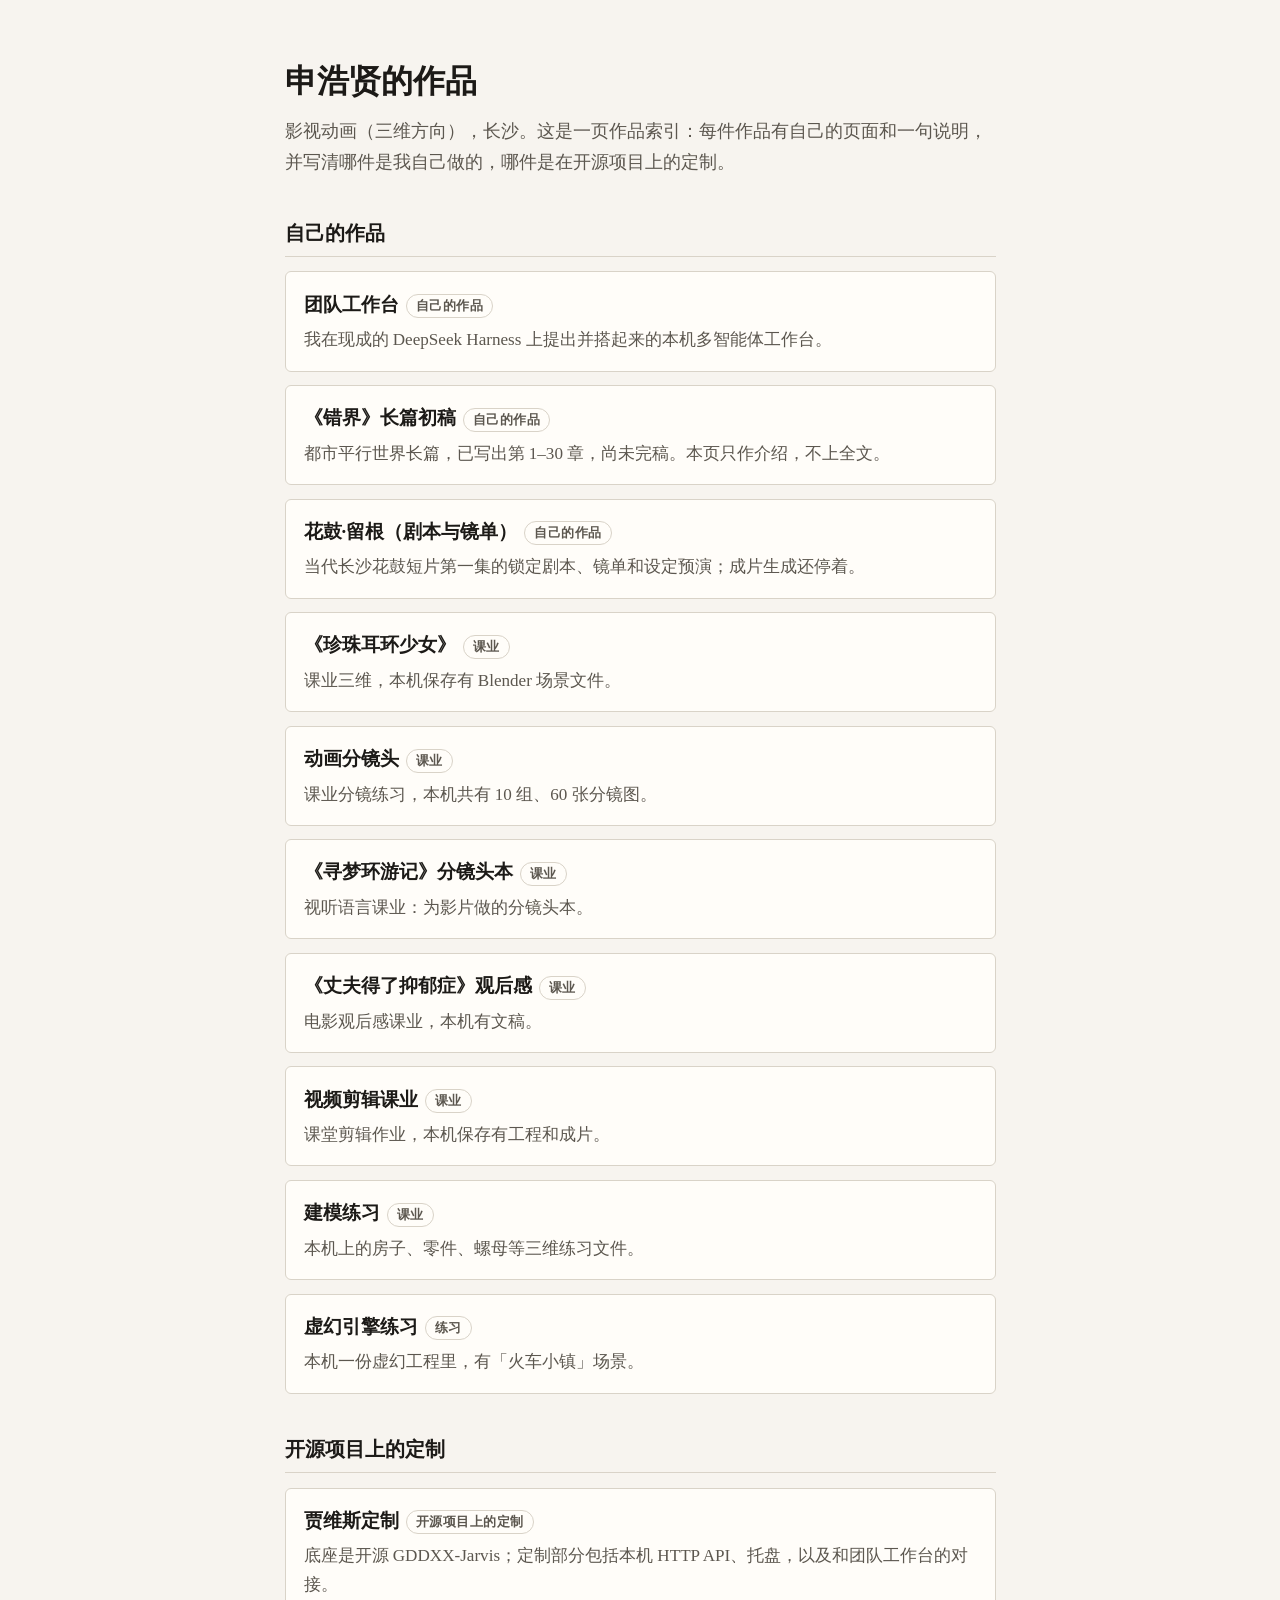
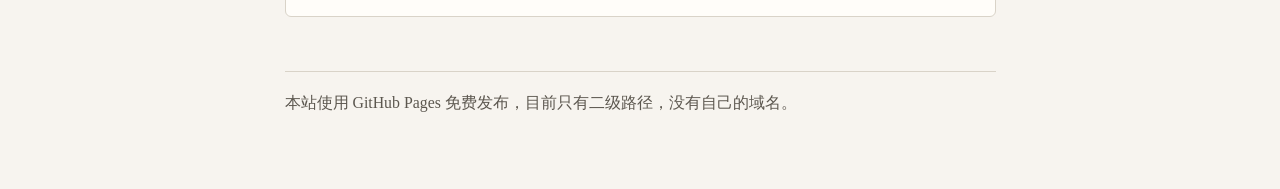
==== index.html @ ac18c2e9 "Publish the static portfolio site. Add the site files unchanged so GitHub Pages can serve them from " ====
<!DOCTYPE html>
<html lang="zh-Hans">
<head>
  <meta charset="utf-8">
  <meta name="viewport" content="width=device-width, initial-scale=1">
  <title>申浩贤的作品</title>
  <link rel="stylesheet" href="styles.css">
</head>
<body>
  <main>
    
    
    <h1>申浩贤的作品</h1>
    <p class="lead">影视动画（三维方向），长沙。这是一页作品索引：每件作品有自己的页面和一句说明，并写清哪件是我自己做的，哪件是在开源项目上的定制。</p>

    <h2>自己的作品</h2>
    <div class="item">
      <h3><a href="works/team-workbench.html">团队工作台</a><span class="tag">自己的作品</span></h3>
      <p>我在现成的 DeepSeek Harness 上提出并搭起来的本机多智能体工作台。</p>
    </div>
    <div class="item">
      <h3><a href="works/cuojie.html">《错界》长篇初稿</a><span class="tag">自己的作品</span></h3>
      <p>都市平行世界长篇，已写出第 1–30 章，尚未完稿。本页只作介绍，不上全文。</p>
    </div>
    <div class="item">
      <h3><a href="works/huagu-liugen.html">花鼓·留根（剧本与镜单）</a><span class="tag">自己的作品</span></h3>
      <p>当代长沙花鼓短片第一集的锁定剧本、镜单和设定预演；成片生成还停着。</p>
    </div>
    <div class="item">
      <h3><a href="works/pearl-earring.html">《珍珠耳环少女》</a><span class="tag">课业</span></h3>
      <p>课业三维，本机保存有 Blender 场景文件。</p>
    </div>
    <div class="item">
      <h3><a href="works/anim-storyboard.html">动画分镜头</a><span class="tag">课业</span></h3>
      <p>课业分镜练习，本机共有 10 组、60 张分镜图。</p>
    </div>
    <div class="item">
      <h3><a href="works/coco-storyboard.html">《寻梦环游记》分镜头本</a><span class="tag">课业</span></h3>
      <p>视听语言课业：为影片做的分镜头本。</p>
    </div>
    <div class="item">
      <h3><a href="works/film-review.html">《丈夫得了抑郁症》观后感</a><span class="tag">课业</span></h3>
      <p>电影观后感课业，本机有文稿。</p>
    </div>
    <div class="item">
      <h3><a href="works/video-editing.html">视频剪辑课业</a><span class="tag">课业</span></h3>
      <p>课堂剪辑作业，本机保存有工程和成片。</p>
    </div>
    <div class="item">
      <h3><a href="works/modeling-studies.html">建模练习</a><span class="tag">课业</span></h3>
      <p>本机上的房子、零件、螺母等三维练习文件。</p>
    </div>
    <div class="item">
      <h3><a href="works/unreal-practice.html">虚幻引擎练习</a><span class="tag">练习</span></h3>
      <p>本机一份虚幻工程里，有「火车小镇」场景。</p>
    </div>

    <h2>开源项目上的定制</h2>
    <div class="item">
      <h3><a href="works/jarvis-custom.html">贾维斯定制</a><span class="tag">开源项目上的定制</span></h3>
      <p>底座是开源 GDDXX-Jarvis；定制部分包括本机 HTTP API、托盘，以及和团队工作台的对接。</p>
    </div>

    <footer>
      本站使用 GitHub Pages 免费发布，目前只有二级路径，没有自己的域名。
    </footer>
  </main>
</body>
</html>
---- styles.css ----
:root {
  --bg: #f7f4ef;
  --ink: #1c1a17;
  --muted: #5c574f;
  --line: #d9d3c8;
  --card: #fffdf9;
  --link: #1a4a73;
}
* { box-sizing: border-box; }
html { font-size: 18px; }
body {
  margin: 0;
  background: var(--bg);
  color: var(--ink);
  font-family: "Source Han Serif SC", "Noto Serif SC", "Songti SC", "SimSun", "Georgia", serif;
  line-height: 1.7;
}
main {
  max-width: 42rem;
  margin: 0 auto;
  padding: 3rem 1.25rem 4rem;
}
h1 { font-size: 1.8rem; font-weight: 600; margin: 0 0 0.4rem; }
h2 { font-size: 1.1rem; font-weight: 600; margin: 2.2rem 0 0.8rem; border-bottom: 1px solid var(--line); padding-bottom: 0.3rem; }
.lead, .meta, footer, .back { color: var(--muted); }
.lead { margin: 0 0 2rem; }
a { color: var(--link); text-decoration-underline-offset: 3px; }
a:hover { text-decoration: underline; }
.item {
  background: var(--card);
  border: 1px solid var(--line);
  border-radius: 6px;
  padding: 0.9rem 1rem;
  margin: 0 0 0.75rem;
}
.item h3 { margin: 0 0 0.25rem; font-size: 1.05rem; font-weight: 600; }
.item h3 a { color: var(--ink); text-decoration: none; }
.item h3 a:hover { color: var(--link); text-decoration: underline; }
.item p { margin: 0; color: var(--muted); font-size: 0.95rem; }
.tag {
  display: inline-block;
  font-family: "Source Han Sans SC", "Noto Sans SC", "PingFang SC", "Microsoft YaHei", sans-serif;
  font-size: 0.72rem;
  letter-spacing: 0.04em;
  color: var(--muted);
  border: 1px solid var(--line);
  border-radius: 999px;
  padding: 0 0.5rem;
  margin-left: 0.4rem;
  vertical-align: middle;
}
.back { display: inline-block; margin-bottom: 1.5rem; font-family: "Source Han Sans SC", "Noto Sans SC", "PingFang SC", "Microsoft YaHei", sans-serif; font-size: 0.9rem; }
article p { margin: 0 0 1rem; }
figure { margin: 1.2rem 0; }
figure img { width: 100%; height: auto; border: 1px solid var(--line); border-radius: 4px; display: block; }
figcaption { color: var(--muted); font-size: 0.85rem; margin-top: 0.4rem; }
footer { margin-top: 3rem; font-size: 0.88rem; border-top: 1px solid var(--line); padding-top: 1rem; }
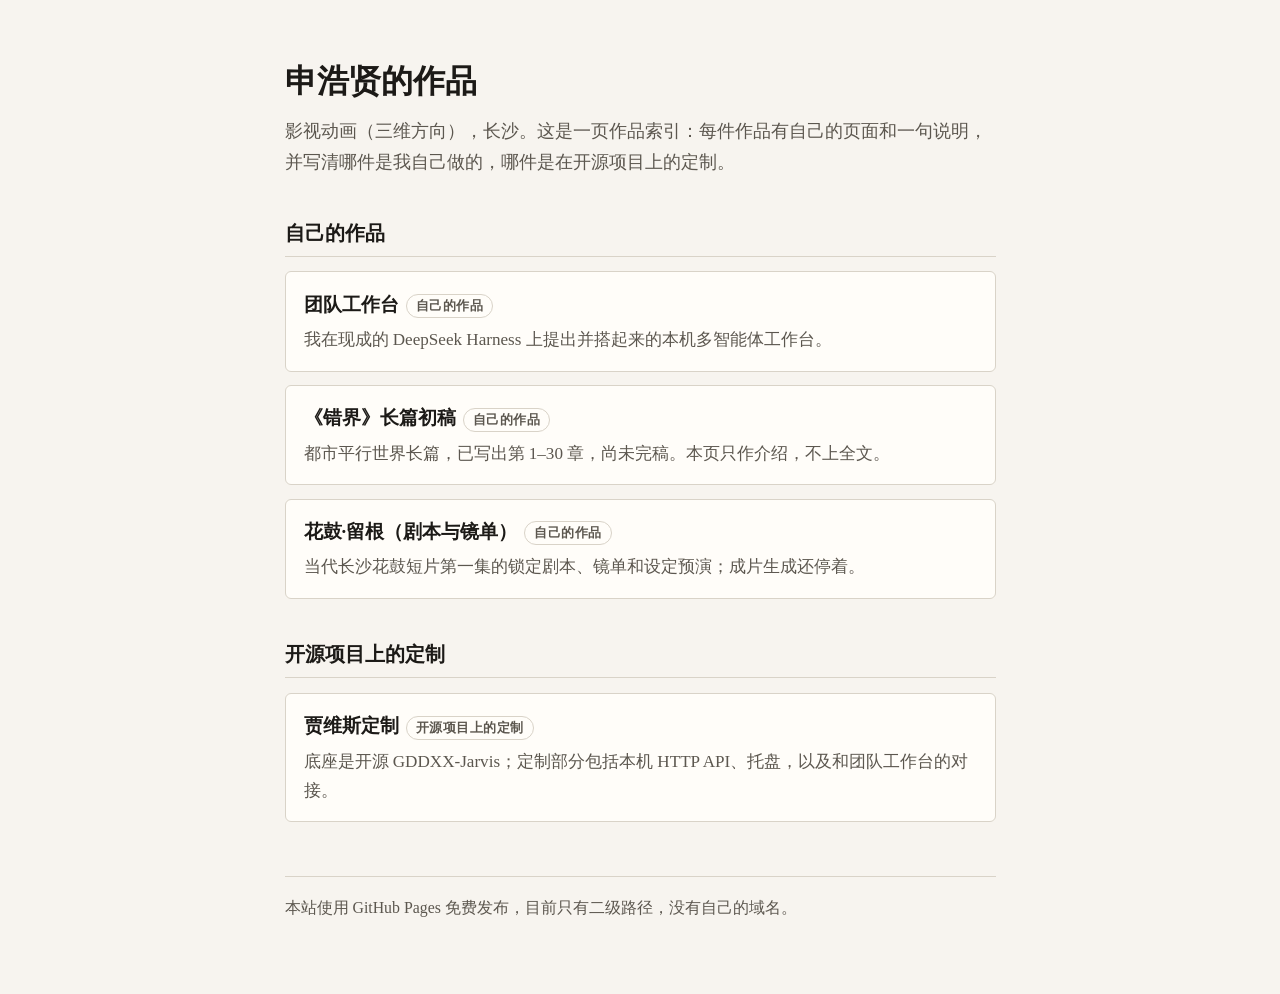
==== commit 65dd28bd: "Remove the seven coursework pages from the index. Drop those work files and their homepage entries s" ====
--- a/index.html
+++ b/index.html
@@ -8,8 +8,6 @@
 </head>
 <body>
   <main>
-    
-    
     <h1>申浩贤的作品</h1>
     <p class="lead">影视动画（三维方向），长沙。这是一页作品索引：每件作品有自己的页面和一句说明，并写清哪件是我自己做的，哪件是在开源项目上的定制。</p>
 
@@ -26,34 +24,6 @@
       <h3><a href="works/huagu-liugen.html">花鼓·留根（剧本与镜单）</a><span class="tag">自己的作品</span></h3>
       <p>当代长沙花鼓短片第一集的锁定剧本、镜单和设定预演；成片生成还停着。</p>
     </div>
-    <div class="item">
-      <h3><a href="works/pearl-earring.html">《珍珠耳环少女》</a><span class="tag">课业</span></h3>
-      <p>课业三维，本机保存有 Blender 场景文件。</p>
-    </div>
-    <div class="item">
-      <h3><a href="works/anim-storyboard.html">动画分镜头</a><span class="tag">课业</span></h3>
-      <p>课业分镜练习，本机共有 10 组、60 张分镜图。</p>
-    </div>
-    <div class="item">
-      <h3><a href="works/coco-storyboard.html">《寻梦环游记》分镜头本</a><span class="tag">课业</span></h3>
-      <p>视听语言课业：为影片做的分镜头本。</p>
-    </div>
-    <div class="item">
-      <h3><a href="works/film-review.html">《丈夫得了抑郁症》观后感</a><span class="tag">课业</span></h3>
-      <p>电影观后感课业，本机有文稿。</p>
-    </div>
-    <div class="item">
-      <h3><a href="works/video-editing.html">视频剪辑课业</a><span class="tag">课业</span></h3>
-      <p>课堂剪辑作业，本机保存有工程和成片。</p>
-    </div>
-    <div class="item">
-      <h3><a href="works/modeling-studies.html">建模练习</a><span class="tag">课业</span></h3>
-      <p>本机上的房子、零件、螺母等三维练习文件。</p>
-    </div>
-    <div class="item">
-      <h3><a href="works/unreal-practice.html">虚幻引擎练习</a><span class="tag">练习</span></h3>
-      <p>本机一份虚幻工程里，有「火车小镇」场景。</p>
-    </div>
 
     <h2>开源项目上的定制</h2>
     <div class="item">
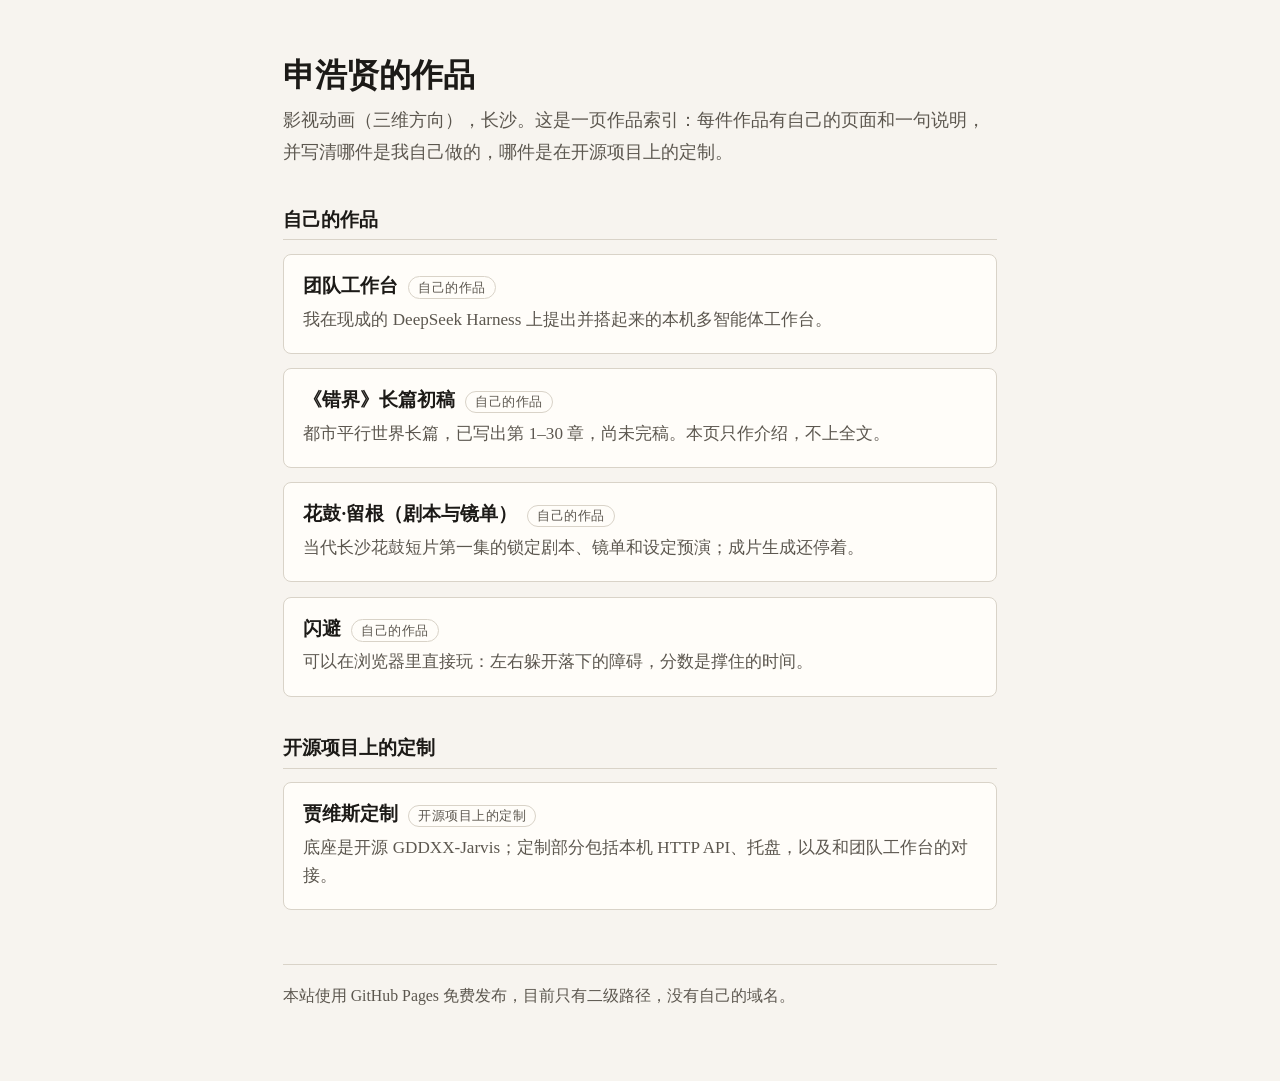
==== commit ebb9c2ba: "Add the 闪避 dodge game and one index entry. A single self-contained page: move left and right to dodg" ====
--- a/index.html
+++ b/index.html
@@ -24,6 +24,10 @@
       <h3><a href="works/huagu-liugen.html">花鼓·留根（剧本与镜单）</a><span class="tag">自己的作品</span></h3>
       <p>当代长沙花鼓短片第一集的锁定剧本、镜单和设定预演；成片生成还停着。</p>
     </div>
+    <div class="item">
+      <h3><a href="works/shanbi.html">闪避</a><span class="tag">自己的作品</span></h3>
+      <p>可以在浏览器里直接玩：左右躲开落下的障碍，分数是撑住的时间。</p>
+    </div>
 
     <h2>开源项目上的定制</h2>
     <div class="item">
--- a/styles.css
+++ b/styles.css
@@ -5,53 +5,216 @@
   --line: #d9d3c8;
   --card: #fffdf9;
   --link: #1a4a73;
-}
+  --space: 1.15rem;
+  --measure: 42rem;
+}
+
 * { box-sizing: border-box; }
-html { font-size: 18px; }
+
+html {
+  font-size: 18px;
+  -webkit-text-size-adjust: 100%;
+  text-size-adjust: 100%;
+}
+
 body {
   margin: 0;
   background: var(--bg);
   color: var(--ink);
-  font-family: "Source Han Serif SC", "Noto Serif SC", "Songti SC", "SimSun", "Georgia", serif;
-  line-height: 1.7;
-}
+  font-family: "Source Han Serif SC", "Noto Serif SC", "Noto Serif CJK SC", "Songti SC", "STSong", "SimSun", "Georgia", serif;
+  font-weight: 400;
+  line-height: 1.75;
+  overflow-wrap: break-word;
+}
+
 main {
-  max-width: 42rem;
+  max-width: var(--measure);
   margin: 0 auto;
-  padding: 3rem 1.25rem 4rem;
-}
-h1 { font-size: 1.8rem; font-weight: 600; margin: 0 0 0.4rem; }
-h2 { font-size: 1.1rem; font-weight: 600; margin: 2.2rem 0 0.8rem; border-bottom: 1px solid var(--line); padding-bottom: 0.3rem; }
-.lead, .meta, footer, .back { color: var(--muted); }
-.lead { margin: 0 0 2rem; }
-a { color: var(--link); text-decoration-underline-offset: 3px; }
-a:hover { text-decoration: underline; }
+  padding: 3rem var(--space) 4rem;
+  padding-left: max(var(--space), env(safe-area-inset-left));
+  padding-right: max(var(--space), env(safe-area-inset-right));
+  padding-bottom: max(4rem, calc(3rem + env(safe-area-inset-bottom)));
+}
+
+h1 {
+  font-size: 1.8rem;
+  font-weight: 600;
+  line-height: 1.3;
+  margin: 0 0 0.5rem;
+}
+
+h2 {
+  font-size: 1.08rem;
+  font-weight: 600;
+  line-height: 1.4;
+  margin: 2.1rem 0 0.75rem;
+  border-bottom: 1px solid var(--line);
+  padding-bottom: 0.35rem;
+}
+
+.lead, .meta, footer, .back, figcaption { color: var(--muted); }
+
+.lead {
+  margin: 0 0 2rem;
+}
+
+.meta {
+  margin: 0 0 1.15rem;
+}
+
+a {
+  color: var(--link);
+  text-decoration: underline;
+  text-underline-offset: 0.18em;
+  text-decoration-thickness: 1px;
+}
+
+a:hover { text-decoration-thickness: 2px; }
+
+a:focus-visible {
+  outline: 2px solid var(--link);
+  outline-offset: 2px;
+}
+
 .item {
   background: var(--card);
   border: 1px solid var(--line);
-  border-radius: 6px;
-  padding: 0.9rem 1rem;
-  margin: 0 0 0.75rem;
-}
-.item h3 { margin: 0 0 0.25rem; font-size: 1.05rem; font-weight: 600; }
-.item h3 a { color: var(--ink); text-decoration: none; }
-.item h3 a:hover { color: var(--link); text-decoration: underline; }
-.item p { margin: 0; color: var(--muted); font-size: 0.95rem; }
+  border-radius: 8px;
+  padding: 1rem 1.1rem 1.05rem;
+  margin: 0 0 0.8rem;
+}
+
+.item h3 {
+  display: flex;
+  flex-wrap: wrap;
+  align-items: baseline;
+  gap: 0.3rem 0.55rem;
+  margin: 0 0 0.35rem;
+  font-size: 1.05rem;
+  font-weight: 600;
+  line-height: 1.4;
+}
+
+.item h3 a {
+  color: var(--ink);
+  text-decoration: none;
+}
+
+.item h3 a:hover {
+  color: var(--link);
+  text-decoration: underline;
+  text-underline-offset: 0.18em;
+}
+
+.item p {
+  margin: 0;
+  color: var(--muted);
+  font-size: 0.95rem;
+  line-height: 1.65;
+}
+
 .tag {
   display: inline-block;
-  font-family: "Source Han Sans SC", "Noto Sans SC", "PingFang SC", "Microsoft YaHei", sans-serif;
-  font-size: 0.72rem;
+  flex: 0 0 auto;
+  font-family: "Source Han Sans SC", "Noto Sans SC", "Noto Sans CJK SC", "PingFang SC", "Hiragino Sans GB", "Microsoft YaHei", system-ui, sans-serif;
+  font-size: 0.7rem;
+  font-weight: 500;
   letter-spacing: 0.04em;
+  line-height: 1.4;
   color: var(--muted);
   border: 1px solid var(--line);
   border-radius: 999px;
-  padding: 0 0.5rem;
-  margin-left: 0.4rem;
+  padding: 0.08rem 0.5rem;
   vertical-align: middle;
 }
-.back { display: inline-block; margin-bottom: 1.5rem; font-family: "Source Han Sans SC", "Noto Sans SC", "PingFang SC", "Microsoft YaHei", sans-serif; font-size: 0.9rem; }
+
+.back {
+  display: inline-block;
+  margin: 0 0 1.5rem;
+  font-family: "Source Han Sans SC", "Noto Sans SC", "Noto Sans CJK SC", "PingFang SC", "Hiragino Sans GB", "Microsoft YaHei", system-ui, sans-serif;
+  font-size: 0.9rem;
+  line-height: 1.6;
+}
+
 article p { margin: 0 0 1rem; }
-figure { margin: 1.2rem 0; }
-figure img { width: 100%; height: auto; border: 1px solid var(--line); border-radius: 4px; display: block; }
-figcaption { color: var(--muted); font-size: 0.85rem; margin-top: 0.4rem; }
-footer { margin-top: 3rem; font-size: 0.88rem; border-top: 1px solid var(--line); padding-top: 1rem; }
+
+article ul {
+  margin: 0 0 1.1rem;
+  padding-left: 1.25rem;
+}
+
+article li { margin: 0 0 0.5rem; }
+
+article li:last-child { margin-bottom: 0; }
+
+figure { margin: 1.35rem 0; }
+
+figure img {
+  width: 100%;
+  max-width: 100%;
+  height: auto;
+  border: 1px solid var(--line);
+  border-radius: 6px;
+  display: block;
+}
+
+figcaption {
+  font-size: 0.85rem;
+  line-height: 1.55;
+  margin-top: 0.45rem;
+}
+
+footer {
+  margin-top: 3rem;
+  font-size: 0.88rem;
+  line-height: 1.6;
+  border-top: 1px solid var(--line);
+  padding-top: 1rem;
+}
+
+.trial {
+  background: var(--card);
+  border: 1px solid var(--line);
+  border-left: 3px solid var(--ink);
+  padding: 0.9rem 1.05rem 1rem;
+  margin: 1.2rem 0 1.4rem;
+}
+
+.trial .label {
+  font-family: "Source Han Sans SC", "Noto Sans SC", "Noto Sans CJK SC", "PingFang SC", "Hiragino Sans GB", "Microsoft YaHei", system-ui, sans-serif;
+  font-size: 0.75rem;
+  letter-spacing: 0.06em;
+  color: var(--muted);
+  margin: 0 0 0.5rem;
+}
+
+.trial p { margin: 0; }
+
+@media (max-width: 640px) {
+  html { font-size: 16px; }
+  body { line-height: 1.8; }
+  main {
+    padding-top: 1.75rem;
+    padding-bottom: max(3rem, calc(2.25rem + env(safe-area-inset-bottom)));
+  }
+  h1 {
+    font-size: 1.5rem;
+    line-height: 1.35;
+  }
+  h2 {
+    margin-top: 1.8rem;
+  }
+  .lead { margin-bottom: 1.6rem; }
+  .item {
+    padding: 0.95rem 1rem 1rem;
+    margin-bottom: 0.7rem;
+  }
+  .back { margin-bottom: 1.2rem; }
+  figure { margin: 1.2rem 0; }
+}
+
+@media (min-width: 641px) {
+  .item:hover {
+    border-color: #c9c2b6;
+  }
+}
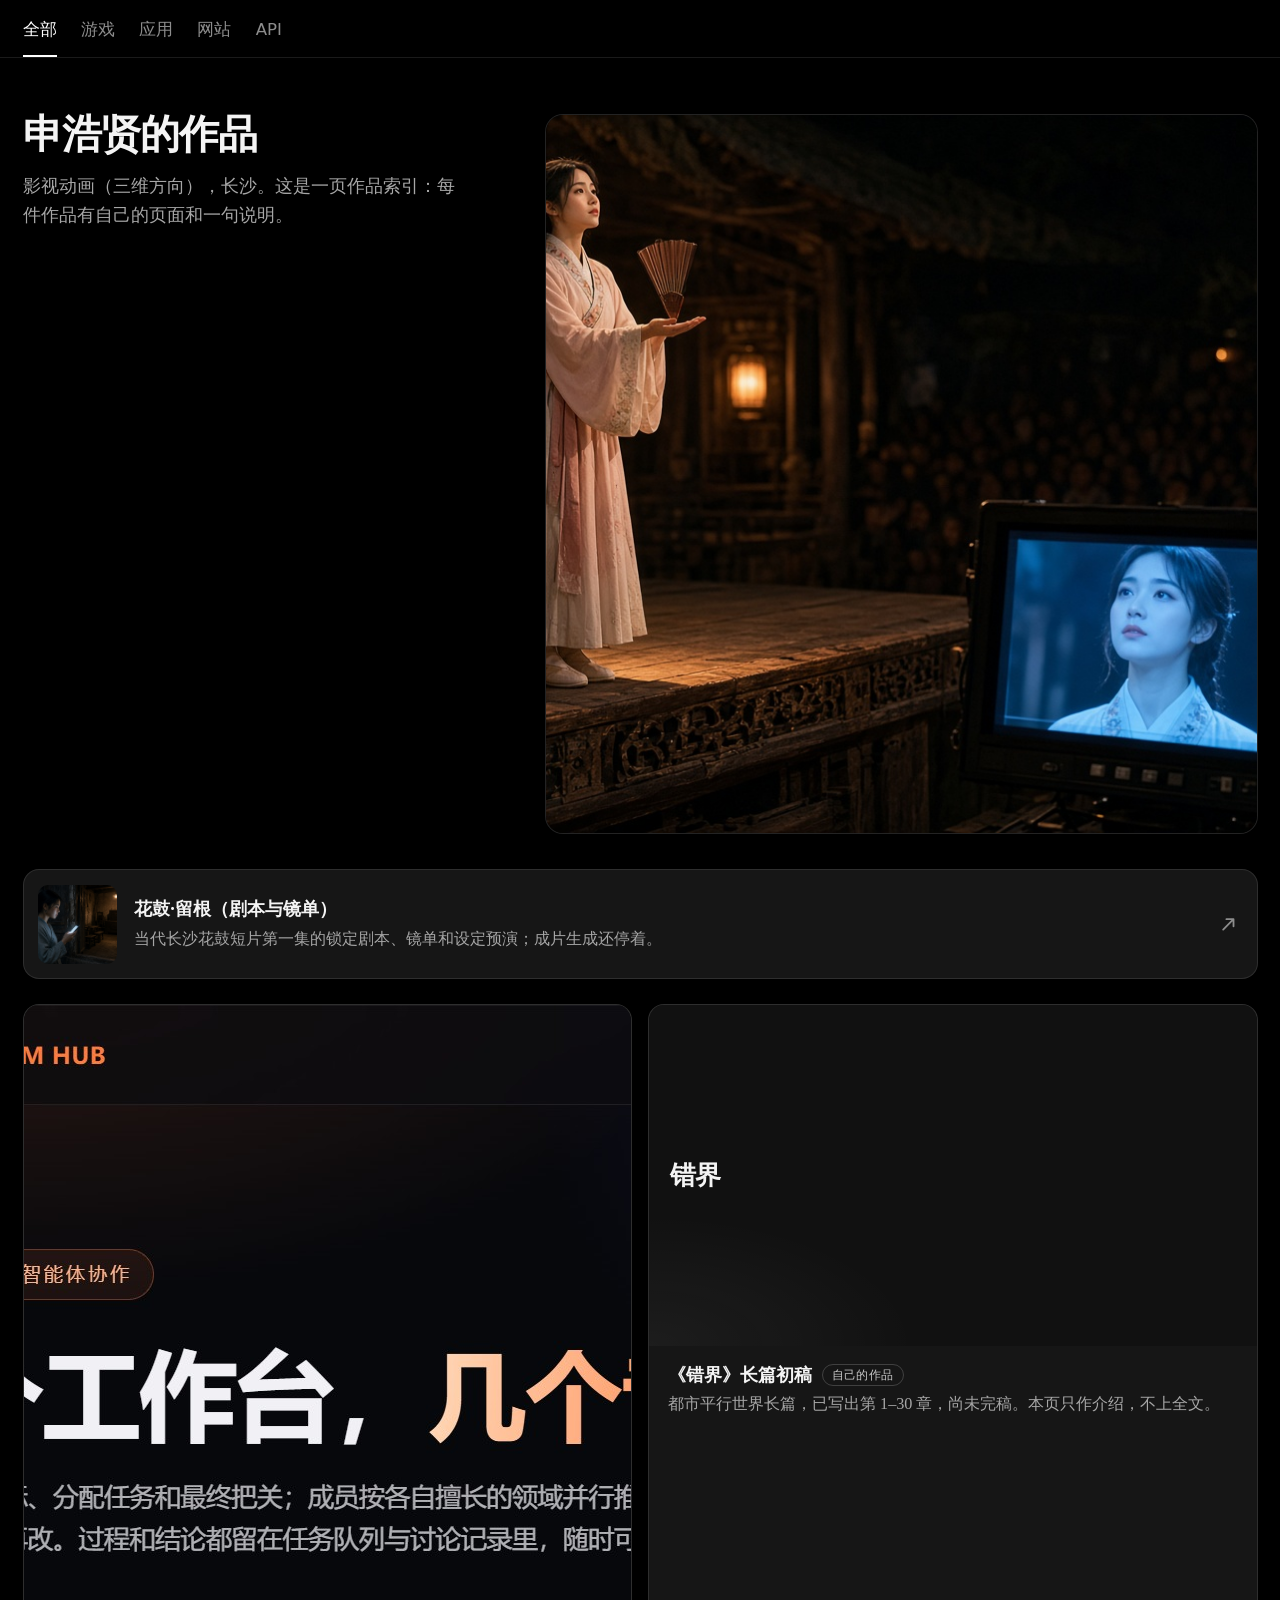
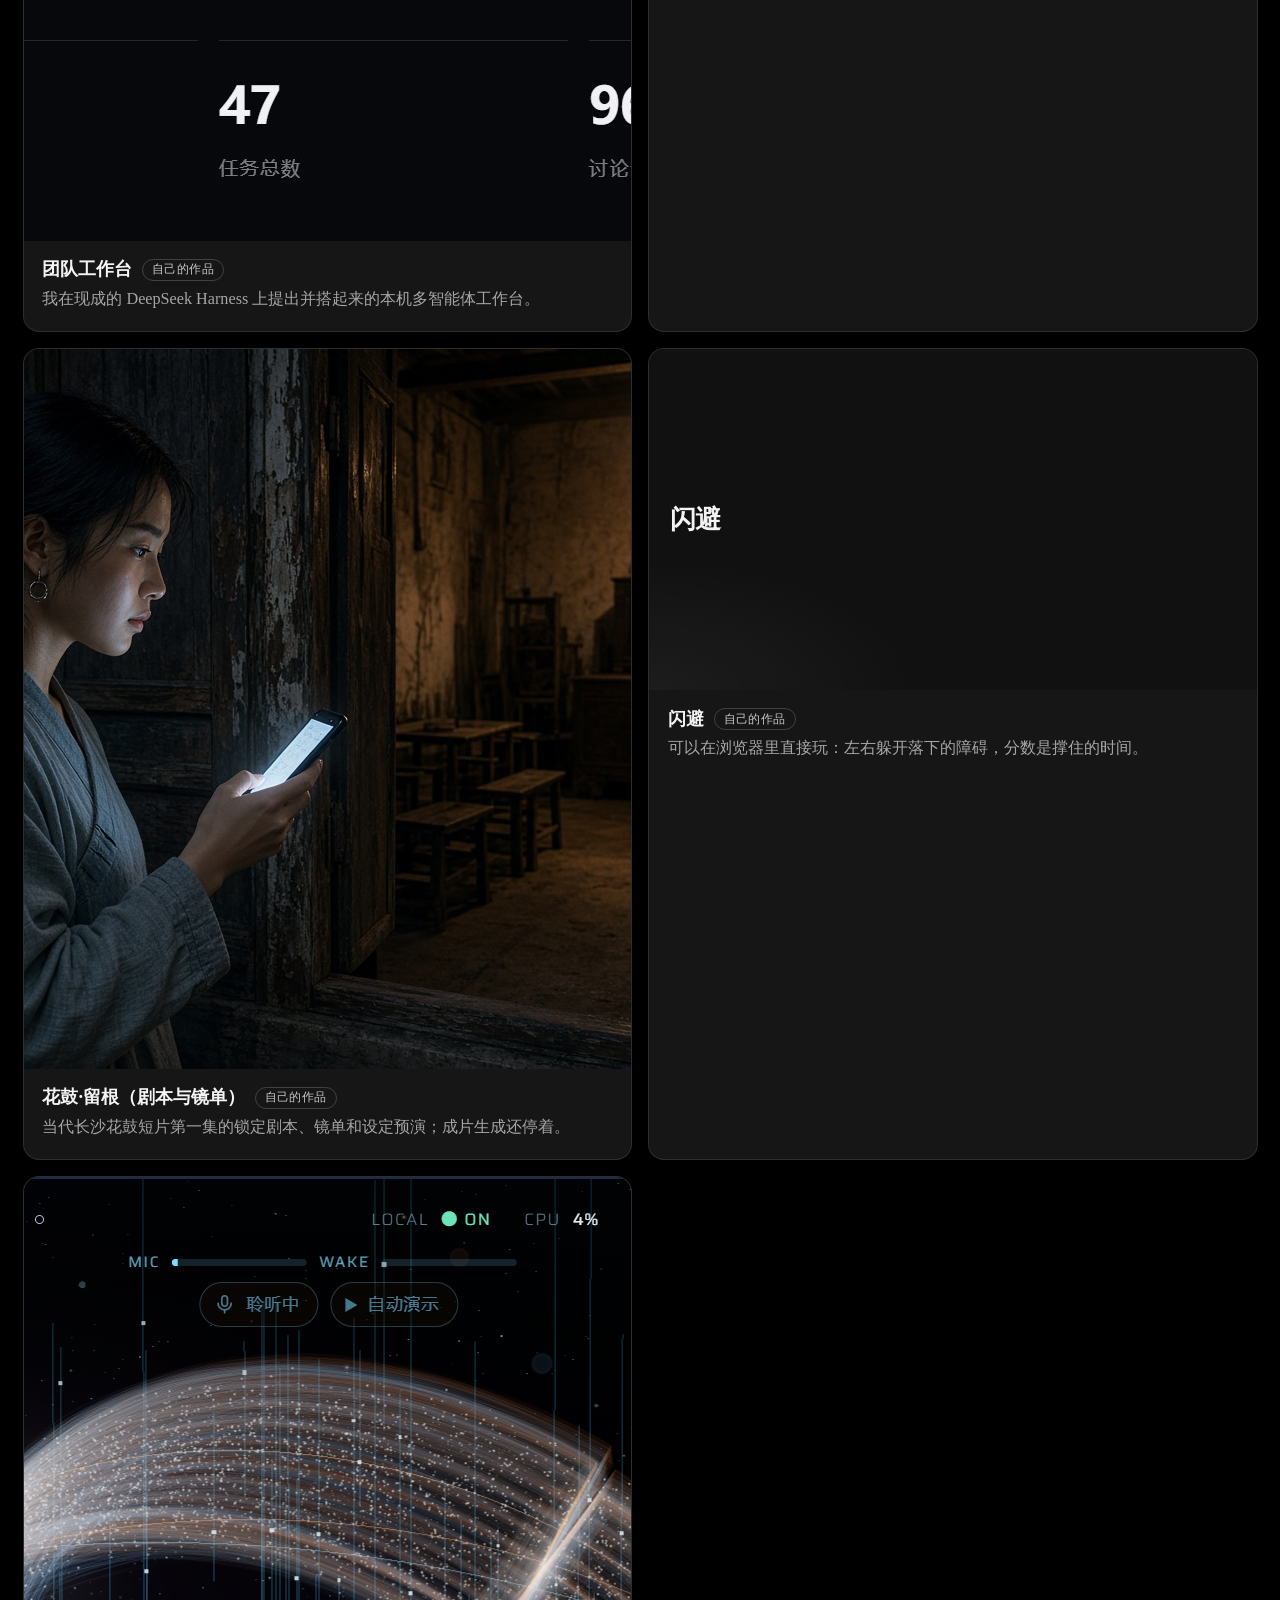
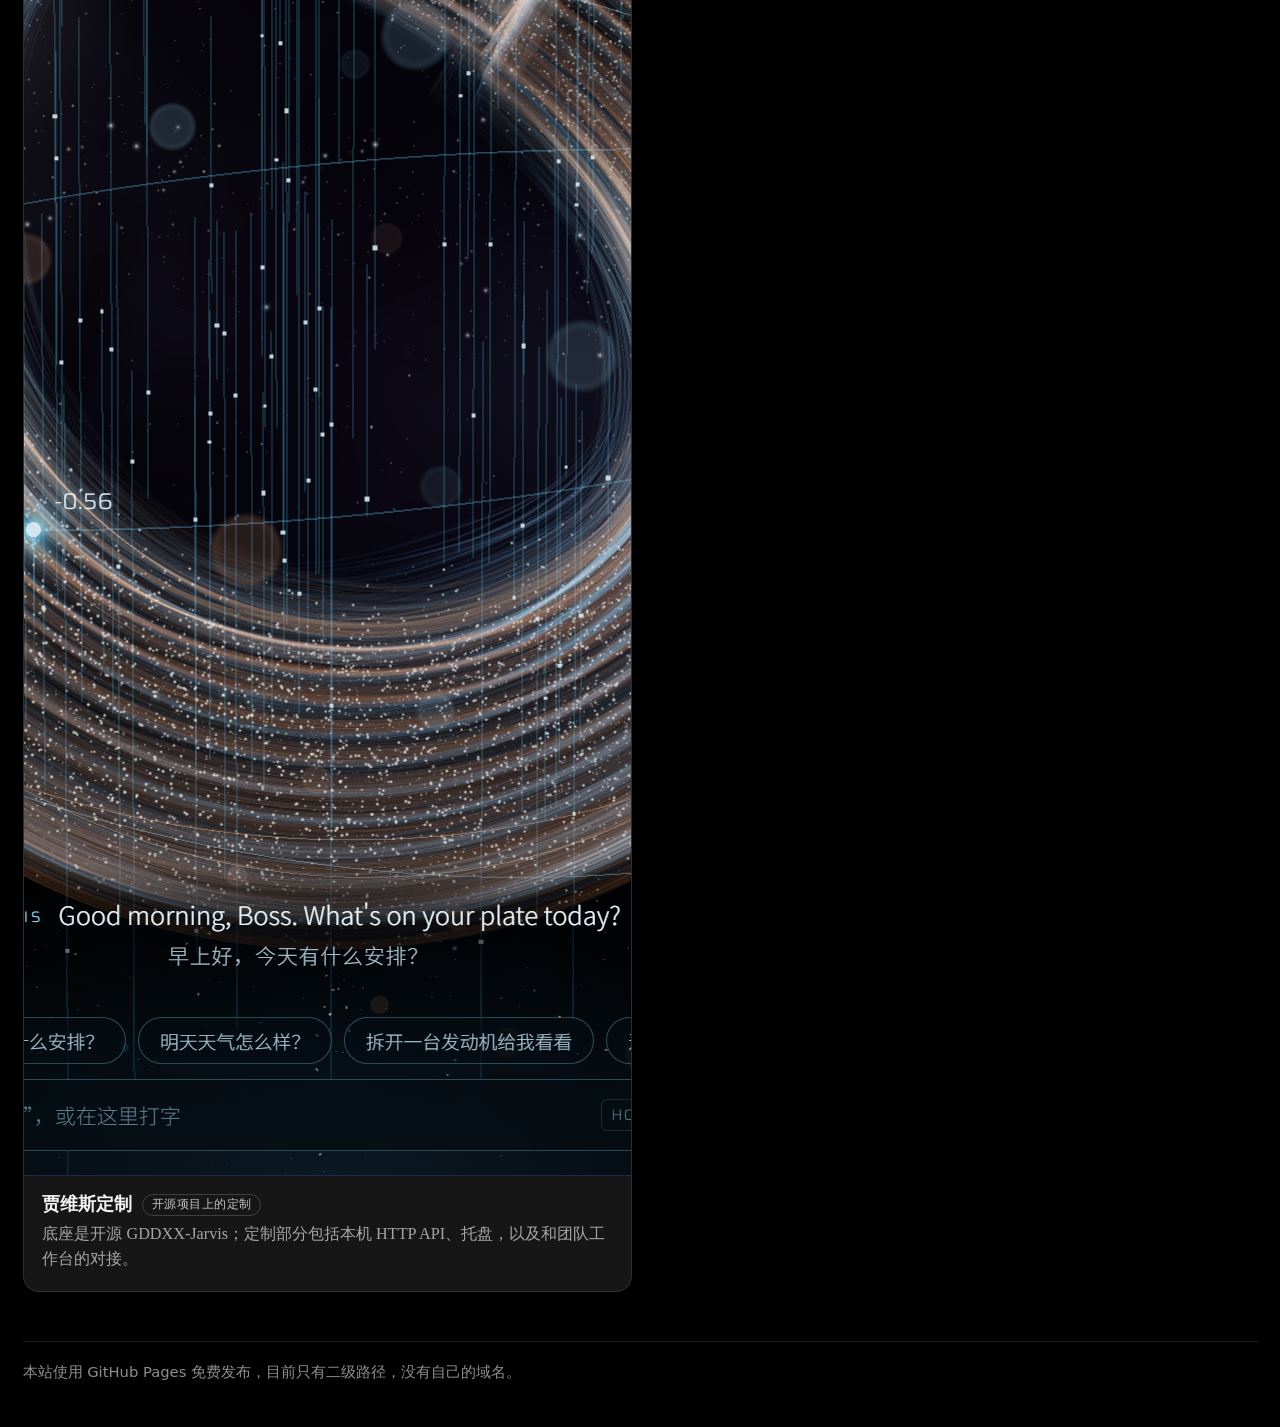
==== commit 39b36366: "Redesign the index as a dark category directory. The homepage now uses the showcase layout: category" ====
--- a/index.html
+++ b/index.html
@@ -4,36 +4,114 @@
   <meta charset="utf-8">
   <meta name="viewport" content="width=device-width, initial-scale=1">
   <title>申浩贤的作品</title>
-  <link rel="stylesheet" href="styles.css">
+  <link rel="stylesheet" href="home.css">
 </head>
 <body>
-  <main>
-    <h1>申浩贤的作品</h1>
-    <p class="lead">影视动画（三维方向），长沙。这是一页作品索引：每件作品有自己的页面和一句说明，并写清哪件是我自己做的，哪件是在开源项目上的定制。</p>
+  <header class="bar">
+    <nav class="tabs wrap" aria-label="分类">
+      <label class="tab">
+        <input type="radio" name="cat" value="all" checked>
+        全部
+      </label>
+      <label class="tab">
+        <input type="radio" name="cat" value="game">
+        游戏
+      </label>
+      <label class="tab">
+        <input type="radio" name="cat" value="app">
+        应用
+      </label>
+      <label class="tab">
+        <input type="radio" name="cat" value="site">
+        网站
+      </label>
+      <label class="tab">
+        <input type="radio" name="cat" value="api">
+        API
+      </label>
+    </nav>
+  </header>
 
-    <h2>自己的作品</h2>
-    <div class="item">
-      <h3><a href="works/team-workbench.html">团队工作台</a><span class="tag">自己的作品</span></h3>
-      <p>我在现成的 DeepSeek Harness 上提出并搭起来的本机多智能体工作台。</p>
-    </div>
-    <div class="item">
-      <h3><a href="works/cuojie.html">《错界》长篇初稿</a><span class="tag">自己的作品</span></h3>
-      <p>都市平行世界长篇，已写出第 1–30 章，尚未完稿。本页只作介绍，不上全文。</p>
-    </div>
-    <div class="item">
-      <h3><a href="works/huagu-liugen.html">花鼓·留根（剧本与镜单）</a><span class="tag">自己的作品</span></h3>
-      <p>当代长沙花鼓短片第一集的锁定剧本、镜单和设定预演；成片生成还停着。</p>
-    </div>
-    <div class="item">
-      <h3><a href="works/shanbi.html">闪避</a><span class="tag">自己的作品</span></h3>
-      <p>可以在浏览器里直接玩：左右躲开落下的障碍，分数是撑住的时间。</p>
-    </div>
+  <main class="wrap">
+    <section class="hero">
+      <div class="hero-copy">
+        <h1 data-pane="all">申浩贤的作品</h1>
+        <p class="intro" data-pane="all">影视动画（三维方向），长沙。这是一页作品索引：每件作品有自己的页面和一句说明。</p>
 
-    <h2>开源项目上的定制</h2>
-    <div class="item">
-      <h3><a href="works/jarvis-custom.html">贾维斯定制</a><span class="tag">开源项目上的定制</span></h3>
-      <p>底座是开源 GDDXX-Jarvis；定制部分包括本机 HTTP API、托盘，以及和团队工作台的对接。</p>
-    </div>
+        <h1 data-pane="game">游戏</h1>
+        <p class="intro" data-pane="game">可以在浏览器里直接玩：左右躲开落下的障碍，分数是撑住的时间。</p>
+
+        <h1 data-pane="app">应用</h1>
+        <p class="intro" data-pane="app">我在现成的 DeepSeek Harness 上提出并搭起来的本机多智能体工作台。</p>
+
+        <h1 data-pane="site">网站</h1>
+        <h1 data-pane="api">API</h1>
+      </div>
+      <img
+        class="hero-visual"
+        src="assets/huagu/05_stage_monitor.jpg"
+        width="1280"
+        height="720"
+        alt="概念设定：阿花在村台开口，监视器里是冷蓝的面部">
+    </section>
+
+    <a class="article" href="works/huagu-liugen.html">
+      <img src="assets/huagu/01_threshold.jpg" width="1280" height="720" alt="概念设定：阿花站在茶馆到练功室的门口，看手机亮屏">
+      <span>
+        <h2>花鼓·留根（剧本与镜单）</h2>
+        <p>当代长沙花鼓短片第一集的锁定剧本、镜单和设定预演；成片生成还停着。</p>
+      </span>
+      <svg class="arrow" viewBox="0 0 16 16" aria-hidden="true">
+        <path d="M4 12 L12 4 M6.5 4 H12 V9.5" fill="none" stroke="currentColor" stroke-width="1.4" stroke-linecap="round" stroke-linejoin="round"/>
+      </svg>
+    </a>
+
+    <section class="catalog" aria-label="作品">
+      <p class="empty empty-site">这一类还没有作品。</p>
+      <p class="empty empty-api">这一类还没有作品。</p>
+
+      <div class="grid">
+        <a class="work" href="works/team-workbench.html" data-cat="app">
+          <img class="work-media top" src="assets/workbench/home.jpg" width="1050" height="836" alt="本机界面：团队工作台首页，标题为「一个工作台，几个专家」">
+          <span class="work-body">
+            <h2>团队工作台 <span class="tag">自己的作品</span></h2>
+            <p>我在现成的 DeepSeek Harness 上提出并搭起来的本机多智能体工作台。</p>
+          </span>
+        </a>
+
+        <a class="work" href="works/cuojie.html">
+          <span class="work-fallback" aria-hidden="true"><span>错界</span></span>
+          <span class="work-body">
+            <h2>《错界》长篇初稿 <span class="tag">自己的作品</span></h2>
+            <p>都市平行世界长篇，已写出第 1–30 章，尚未完稿。本页只作介绍，不上全文。</p>
+          </span>
+        </a>
+
+        <a class="work" href="works/huagu-liugen.html">
+          <img class="work-media" src="assets/huagu/01_threshold.jpg" width="1280" height="720" alt="概念设定：阿花站在茶馆到练功室的门口，看手机亮屏">
+          <span class="work-body">
+            <h2>花鼓·留根（剧本与镜单） <span class="tag">自己的作品</span></h2>
+            <p>当代长沙花鼓短片第一集的锁定剧本、镜单和设定预演；成片生成还停着。</p>
+          </span>
+        </a>
+
+        <a class="work" href="works/shanbi.html" data-cat="game">
+          <span class="work-fallback" aria-hidden="true"><span>闪避</span></span>
+          <span class="work-body">
+            <h2>闪避 <span class="tag">自己的作品</span></h2>
+            <p>可以在浏览器里直接玩：左右躲开落下的障碍，分数是撑住的时间。</p>
+          </span>
+        </a>
+
+        <a class="work" href="works/jarvis-custom.html" data-cat="app">
+          <img class="work-media" src="assets/jarvis/hud.png" width="2559" height="1599" alt="本机界面：定制版贾维斯的完整界面" loading="lazy">
+          <span class="work-body">
+            <h2>贾维斯定制 <span class="tag">开源项目上的定制</span></h2>
+            <p>底座是开源 GDDXX-Jarvis；定制部分包括本机 HTTP API、托盘，以及和团队工作台的对接。</p>
+          </span>
+        </a>
+      </div>
+    </section>
 
     <footer>
       本站使用 GitHub Pages 免费发布，目前只有二级路径，没有自己的域名。
--- a/home.css
+++ b/home.css
@@ -0,0 +1,335 @@
+:root {
+  --bg: #000;
+  --ink: #f4f4f4;
+  --muted: #a6a6a6;
+  --faint: #8d8d8d;
+  --line: rgba(255, 255, 255, 0.1);
+  --card: #161616;
+  --card-hover: #1d1d1d;
+  --measure: 72rem;
+  --serif: "Source Han Serif SC", "Noto Serif SC", "Noto Serif CJK SC", "Songti SC", "STSong", "SimSun", "Georgia", serif;
+  --sans: "Source Han Sans SC", "Noto Sans SC", "Noto Sans CJK SC", "PingFang SC", "Hiragino Sans GB", "Microsoft YaHei", system-ui, sans-serif;
+}
+
+* { box-sizing: border-box; }
+
+html {
+  font-size: 18px;
+  -webkit-text-size-adjust: 100%;
+  text-size-adjust: 100%;
+  color-scheme: dark;
+}
+
+body {
+  margin: 0;
+  background: var(--bg);
+  color: var(--ink);
+  font-family: var(--serif);
+  font-weight: 400;
+  line-height: 1.7;
+  overflow-wrap: break-word;
+}
+
+a {
+  color: inherit;
+  text-decoration: none;
+}
+
+a:focus-visible,
+.tab:focus-within {
+  outline: 2px solid #fff;
+  outline-offset: 3px;
+}
+
+.bar {
+  position: sticky;
+  top: 0;
+  z-index: 2;
+  background: #000;
+  border-bottom: 1px solid var(--line);
+}
+
+.wrap {
+  width: min(var(--measure), calc(100% - 2.5rem));
+  margin: 0 auto;
+  padding-left: env(safe-area-inset-left);
+  padding-right: env(safe-area-inset-right);
+}
+
+.tabs {
+  display: flex;
+  align-items: stretch;
+  gap: 1.35rem;
+  min-height: 3.15rem;
+  overflow-x: auto;
+  scrollbar-width: none;
+}
+
+.tabs::-webkit-scrollbar { display: none; }
+
+.tab {
+  position: relative;
+  display: inline-flex;
+  align-items: center;
+  flex: 0 0 auto;
+  padding: 0.2rem 0 0;
+  color: var(--faint);
+  font-family: var(--sans);
+  font-size: 0.92rem;
+  line-height: 1;
+  cursor: pointer;
+}
+
+.tab input {
+  position: absolute;
+  inset: 0;
+  margin: 0;
+  opacity: 0;
+  cursor: pointer;
+}
+
+.tab:has(input:checked) {
+  color: #fff;
+  box-shadow: inset 0 -2px 0 #fff;
+}
+
+.hero {
+  display: grid;
+  grid-template-columns: minmax(16rem, 26rem) minmax(0, 1fr);
+  gap: 1.6rem 3rem;
+  align-items: start;
+  padding: 3.15rem 0 0.25rem;
+}
+
+.hero-copy h1 {
+  margin: 0;
+  font-size: clamp(3rem, 5.8vw, 4.6rem);
+  font-weight: 600;
+  line-height: 1.02;
+  letter-spacing: -0.03em;
+  white-space: nowrap;
+}
+
+.hero-copy h1[data-pane="all"] {
+  font-size: clamp(2.15rem, 3.15vw, 3.2rem);
+  letter-spacing: -0.02em;
+}
+
+.intro {
+  margin: 0.9rem 0 0;
+  max-width: 24rem;
+  color: var(--muted);
+  font-size: 0.98rem;
+  line-height: 1.65;
+}
+
+.hero-copy [data-pane] { display: none; }
+
+.hero-copy [data-pane="all"] { display: block; }
+
+body:has(input[value="game"]:checked) .hero-copy [data-pane],
+body:has(input[value="app"]:checked) .hero-copy [data-pane],
+body:has(input[value="site"]:checked) .hero-copy [data-pane],
+body:has(input[value="api"]:checked) .hero-copy [data-pane] {
+  display: none;
+}
+
+body:has(input[value="game"]:checked) .hero-copy [data-pane="game"],
+body:has(input[value="app"]:checked) .hero-copy [data-pane="app"],
+body:has(input[value="site"]:checked) .hero-copy [data-pane="site"],
+body:has(input[value="api"]:checked) .hero-copy [data-pane="api"] {
+  display: block;
+}
+
+.hero-visual {
+  width: 100%;
+  aspect-ratio: 2.15 / 1;
+  object-fit: cover;
+  object-position: center 48%;
+  border-radius: 18px;
+  border: 1px solid var(--line);
+  background: #0a0a0a;
+}
+
+.article {
+  display: grid;
+  grid-template-columns: auto minmax(0, 1fr) auto;
+  gap: 0.15rem 0.95rem;
+  align-items: center;
+  margin-top: 1.7rem;
+  padding: 0.8rem 1rem 0.8rem 0.8rem;
+  background: var(--card);
+  border: 1px solid var(--line);
+  border-radius: 16px;
+}
+
+.article img {
+  width: 4.4rem;
+  height: 4.4rem;
+  object-fit: cover;
+  object-position: center 30%;
+  border-radius: 10px;
+  display: block;
+}
+
+.article h2,
+.work h2 {
+  margin: 0;
+  font-size: 1.02rem;
+  font-weight: 600;
+  line-height: 1.4;
+}
+
+.article p,
+.work p {
+  margin: 0.22rem 0 0;
+  color: var(--muted);
+  font-size: 0.9rem;
+  line-height: 1.55;
+}
+
+.arrow {
+  width: 1.15rem;
+  height: 1.15rem;
+  color: var(--faint);
+}
+
+.catalog { margin-top: 1.35rem; }
+
+.empty {
+  display: none;
+  margin: 0.4rem 0 0;
+  color: var(--muted);
+  font-family: var(--sans);
+  font-size: 0.92rem;
+}
+
+body:has(input[value="site"]:checked) .empty-site,
+body:has(input[value="api"]:checked) .empty-api {
+  display: block;
+}
+
+.grid {
+  display: grid;
+  grid-template-columns: repeat(2, minmax(0, 1fr));
+  gap: 0.9rem;
+}
+
+.work {
+  display: flex;
+  flex-direction: column;
+  min-width: 0;
+  background: var(--card);
+  border: 1px solid var(--line);
+  border-radius: 16px;
+  overflow: hidden;
+}
+
+body:has(input[value="game"]:checked) .work:not([data-cat="game"]),
+body:has(input[value="app"]:checked) .work:not([data-cat="app"]),
+body:has(input[value="site"]:checked) .work,
+body:has(input[value="api"]:checked) .work {
+  display: none;
+}
+
+.work-media,
+.work-fallback {
+  display: block;
+  width: 100%;
+  aspect-ratio: 16 / 9;
+  object-fit: cover;
+  object-position: center center;
+  background: #101010;
+}
+
+.work-media.top { object-position: center top; }
+
+.work-fallback {
+  display: flex;
+  align-items: center;
+  padding: 1.1rem 1.15rem;
+  background:
+    radial-gradient(80% 70% at 0% 100%, rgba(255, 255, 255, 0.05), transparent 55%),
+    #111;
+}
+
+.work-fallback span {
+  font-size: 1.45rem;
+  font-weight: 600;
+  letter-spacing: -0.02em;
+  line-height: 1.2;
+}
+
+.work-body { padding: 0.9rem 1.05rem 1.05rem; }
+
+.work h2 {
+  display: flex;
+  flex-wrap: wrap;
+  align-items: center;
+  gap: 0.35rem 0.55rem;
+}
+
+.tag {
+  display: inline-block;
+  flex: 0 0 auto;
+  font-family: var(--sans);
+  font-size: 0.68rem;
+  font-weight: 500;
+  letter-spacing: 0.04em;
+  line-height: 1.4;
+  color: #c7c7c7;
+  border: 1px solid rgba(255, 255, 255, 0.18);
+  border-radius: 999px;
+  padding: 0.08rem 0.48rem;
+}
+
+.article:hover,
+.work:hover {
+  background: var(--card-hover);
+  border-color: rgba(255, 255, 255, 0.22);
+}
+
+footer {
+  margin: 2.75rem 0 0;
+  padding: 1rem 0 max(2.4rem, calc(1.5rem + env(safe-area-inset-bottom)));
+  border-top: 1px solid var(--line);
+  color: var(--faint);
+  font-family: var(--sans);
+  font-size: 0.82rem;
+  line-height: 1.6;
+}
+
+@media (max-width: 860px) {
+  html { font-size: 16px; }
+
+  .hero {
+    grid-template-columns: 1fr;
+    gap: 1.25rem;
+    padding-top: 1.8rem;
+  }
+
+  .hero-copy h1,
+  .hero-copy h1[data-pane="all"] {
+    white-space: normal;
+    font-size: clamp(2.15rem, 10vw, 3rem);
+  }
+
+  .intro { max-width: none; }
+
+  .grid { grid-template-columns: 1fr; }
+}
+
+@media (max-width: 520px) {
+  .wrap { width: min(var(--measure), calc(100% - 1.6rem)); }
+
+  .article {
+    grid-template-columns: auto minmax(0, 1fr);
+  }
+
+  .arrow { display: none; }
+
+  .article img {
+    width: 3.6rem;
+    height: 3.6rem;
+  }
+}
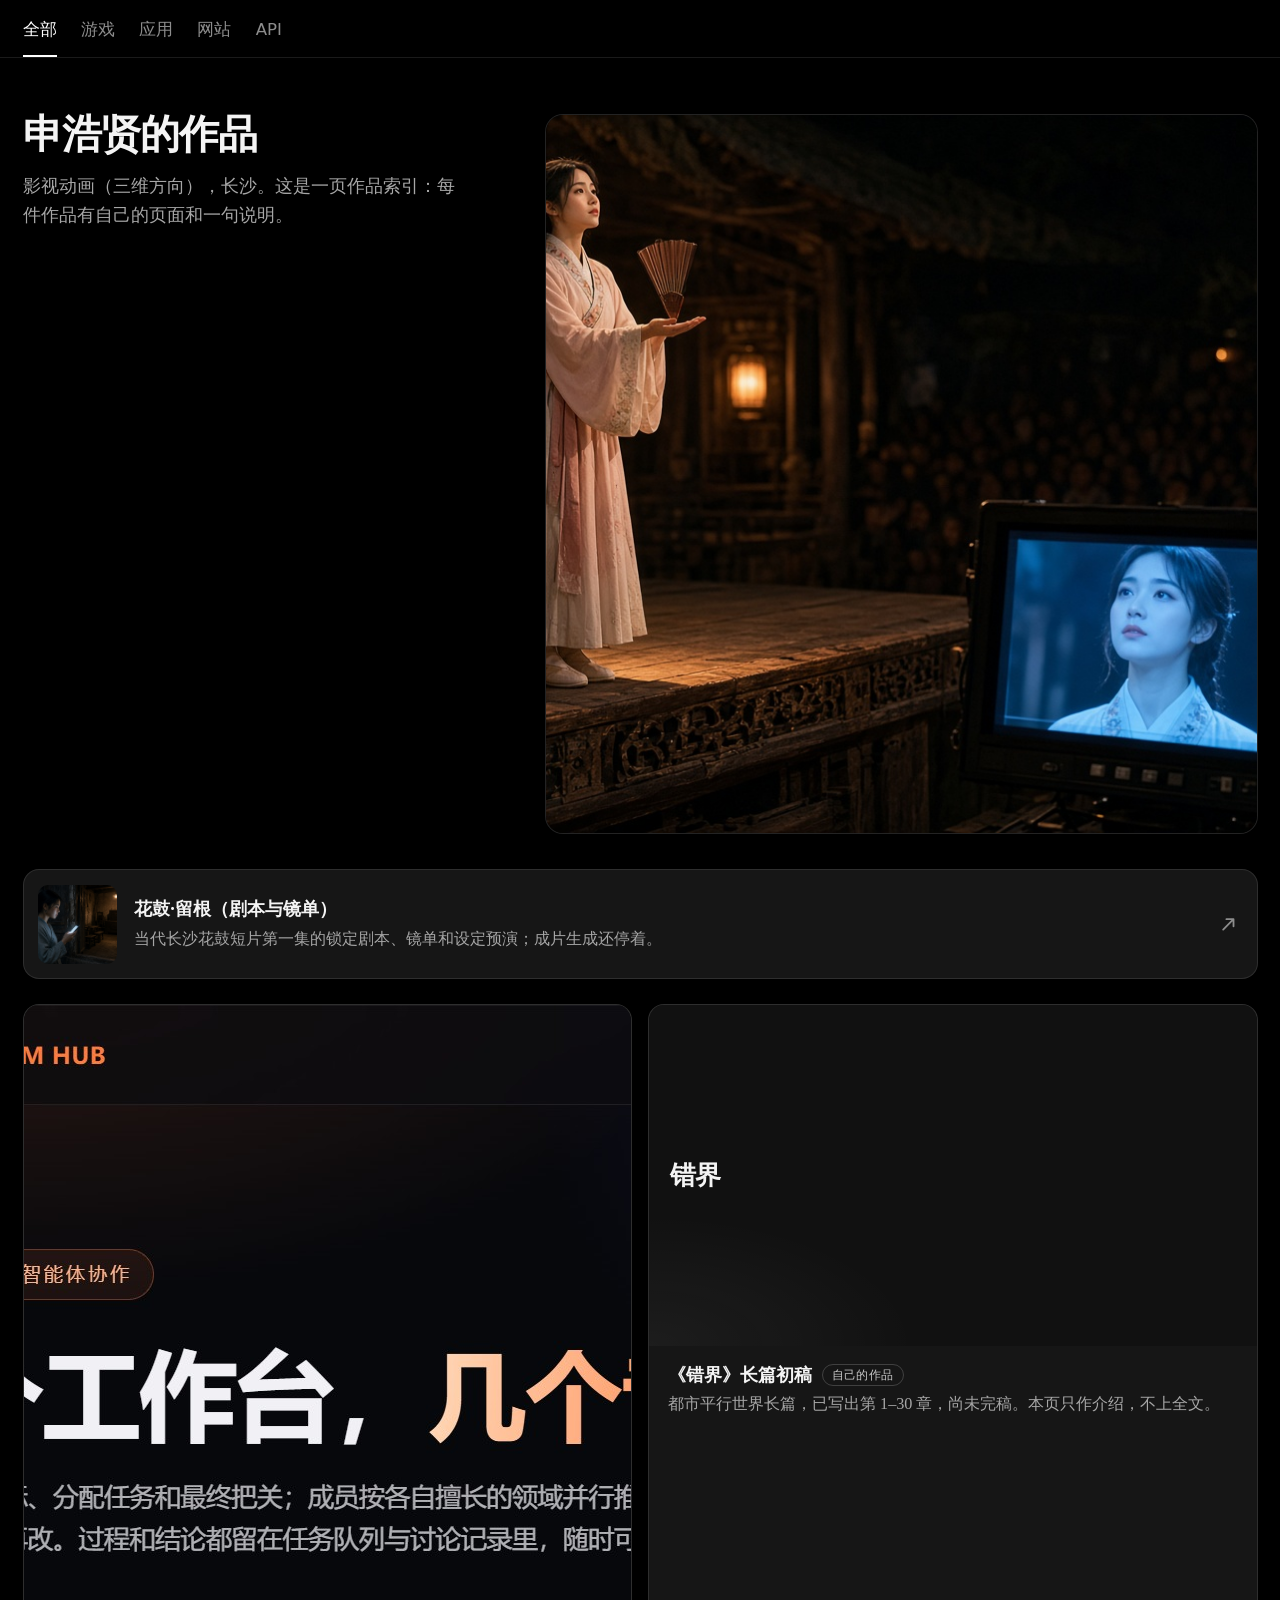
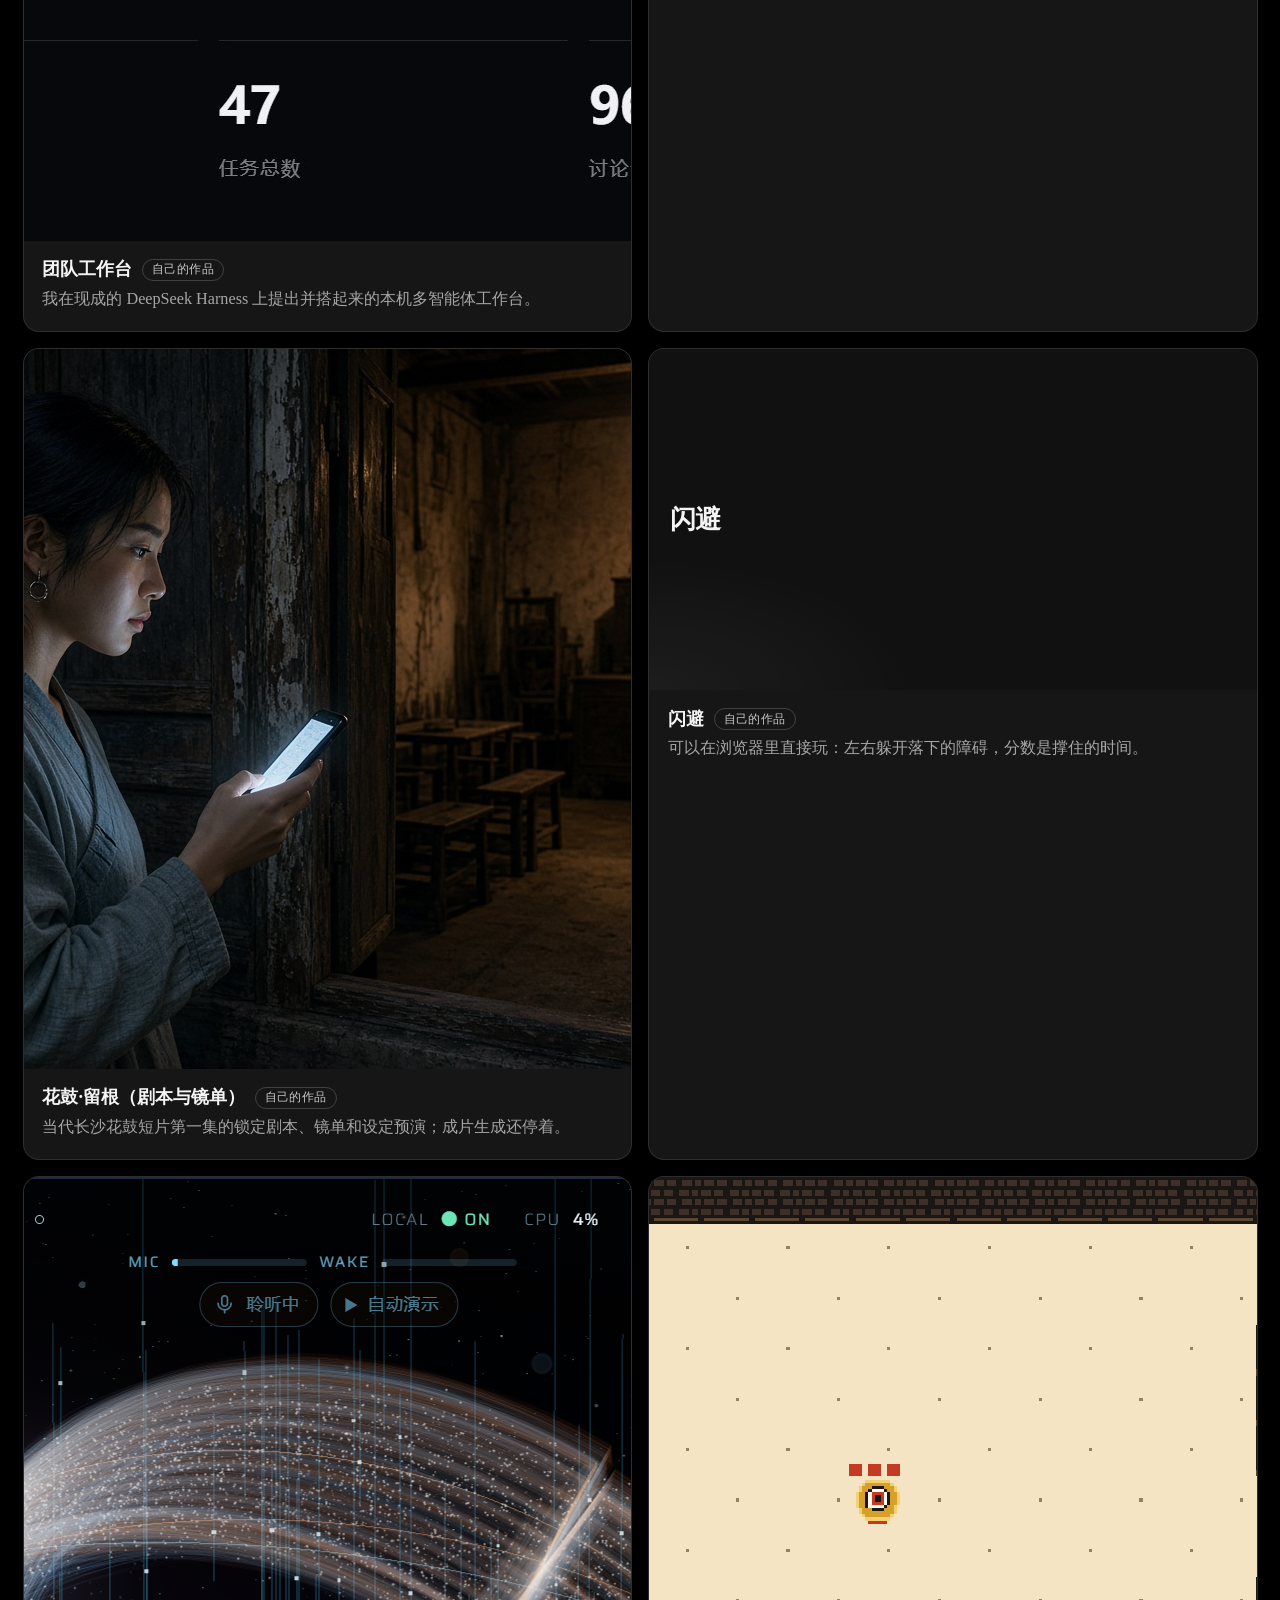
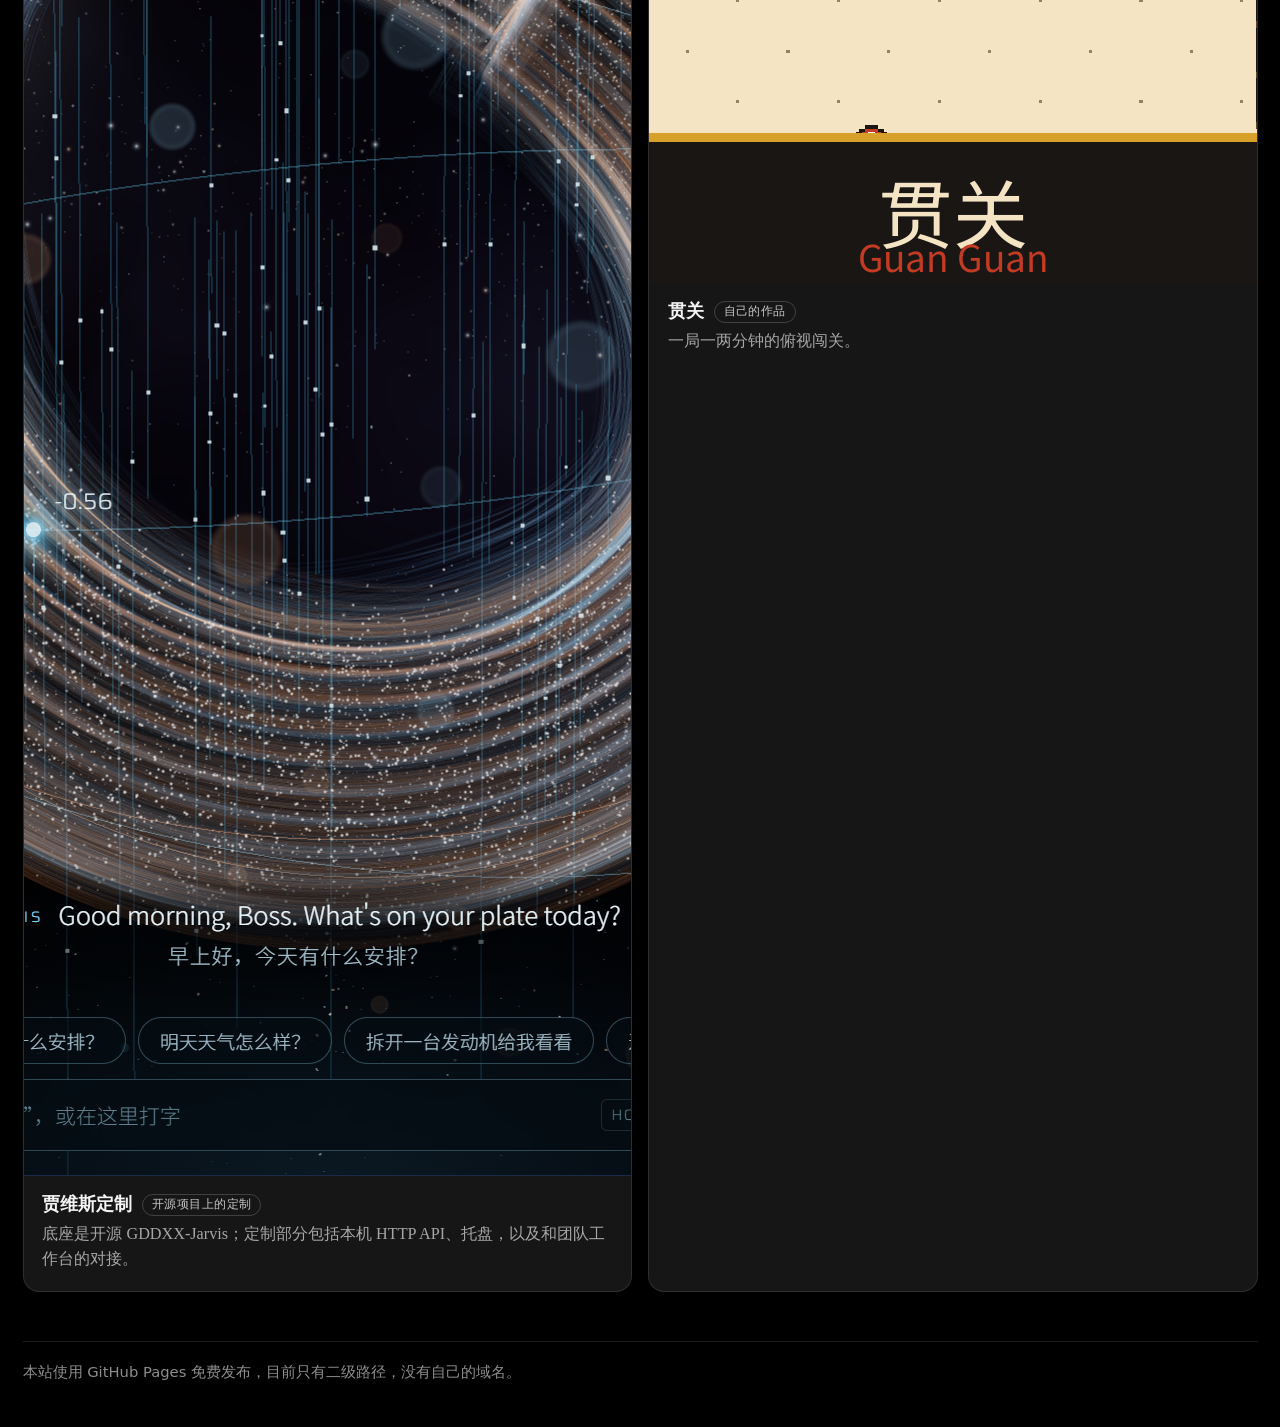
==== commit 64b910ec: "Add the 贯关 introduction page and an index entry. The new work page uses the official store copy and " ====
--- a/index.html
+++ b/index.html
@@ -110,6 +110,13 @@
             <p>底座是开源 GDDXX-Jarvis；定制部分包括本机 HTTP API、托盘，以及和团队工作台的对接。</p>
           </span>
         </a>
+        <a class="work" href="works/guanguan.html" data-cat="game">
+          <img class="work-media" src="assets/guanguan/main_1232x706.png" width="1232" height="706" alt="贯关">
+          <span class="work-body">
+            <h2>贯关 <span class="tag">自己的作品</span></h2>
+            <p>一局一两分钟的俯视闯关。</p>
+          </span>
+        </a>
       </div>
     </section>
 
